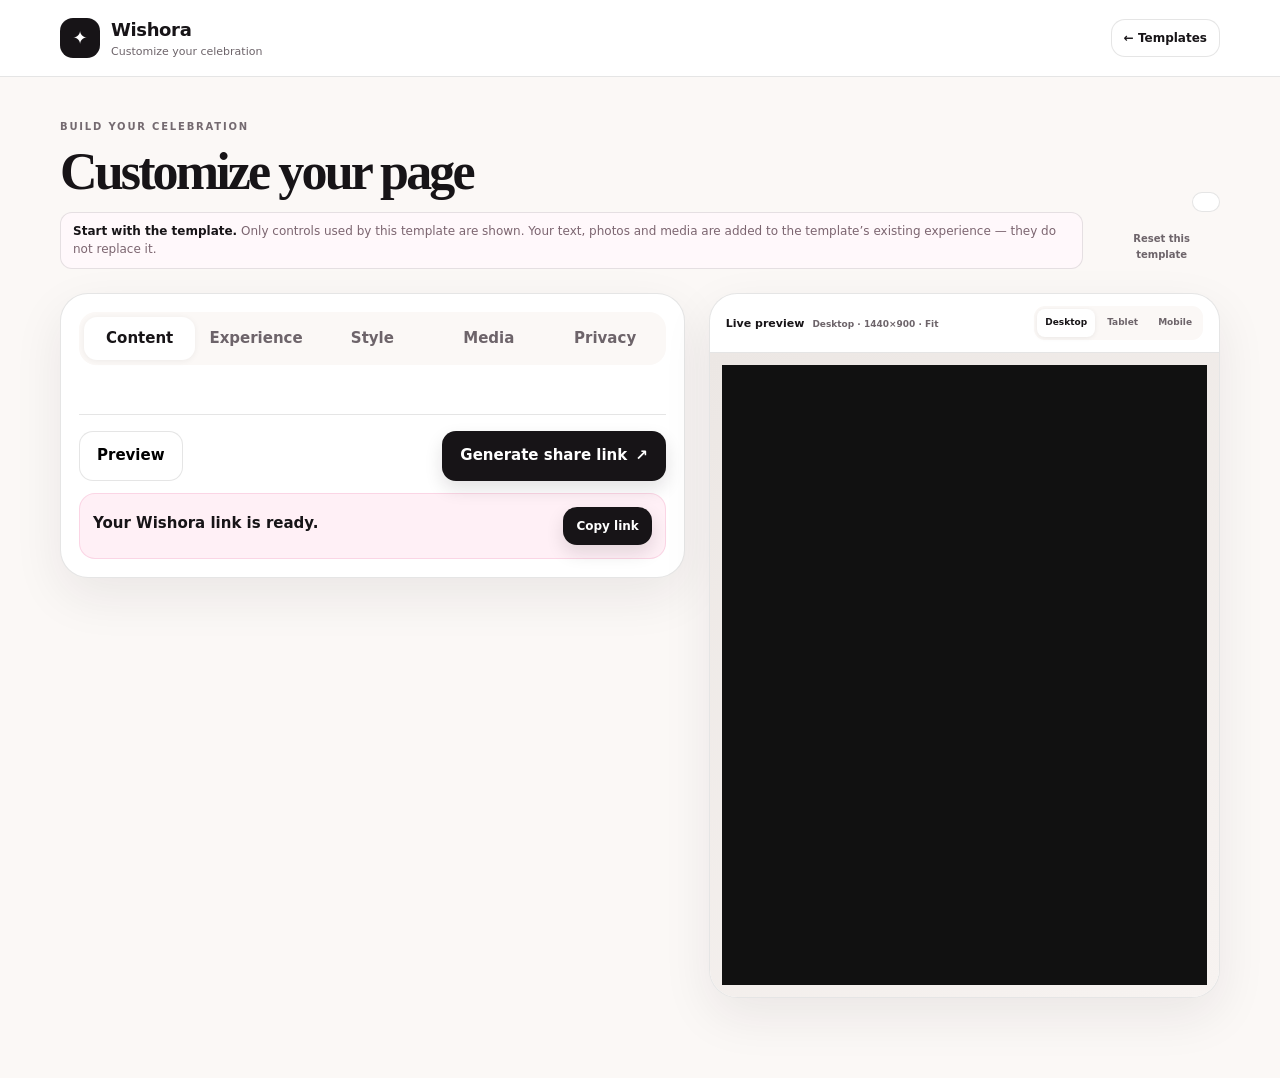
==== builder.html @ 559bda04 "Add files via upload" ====
<!doctype html>
<html lang="en">
<head>
  <meta charset="utf-8">
  <meta name="viewport" content="width=device-width,initial-scale=1">
  <title>Wishora — Customize</title>
  <meta name="description" content="Customize your Wishora celebration website.">
  <link rel="icon" href="images/illustrations/heart.svg" type="image/svg+xml">
  <link rel="stylesheet" href="css/styles.css">
</head>
<body>
<header class="site-header simple-header">
  <div class="header-inner">
    <a class="brand" href="index.html"><span class="brand-mark">✦</span><span><strong>Wishora</strong><small>Customize your celebration</small></span></a>
    <a class="btn btn-ghost btn-small" href="index.html#templates">← Templates</a>
  </div>
</header>

<main class="wrap builder-page">
  <div class="builder-header">
    <div>
      <p class="eyebrow">Build your celebration</p>
      <h1 id="builder-name">Customize your page</h1>
      <p id="builder-blurb" class="muted"></p>
      <div class="blueprint-note"><strong>Start with the template.</strong> Only controls used by this template are shown. Your text, photos and media are added to the template’s existing experience — they do not replace it.</div>
    </div>
    <div class="builder-header-meta">
      <span class="template-chip" id="builder-chip"></span>
      <button class="text-button reset-template" id="reset-template" type="button">Reset this template</button>
    </div>
  </div>

  <div class="builder-layout">
    <section class="builder-panel">
      <div class="tab-row" role="tablist" aria-label="Template customization">
        <button class="tab active" data-tab="content" type="button">Content</button>
        <button class="tab" data-tab="experience" type="button">Experience</button>
        <button class="tab" data-tab="style" type="button">Style</button>
        <button class="tab" data-tab="media" type="button">Media</button>
        <button class="tab" data-tab="privacy" type="button">Privacy</button>
      </div>

      <div class="tab-panel active" data-panel="content">
        <div id="content-panel-root"></div>
      </div>

      <div class="tab-panel" data-panel="experience">
        <div id="experience-panel-root"></div>
      </div>

      <div class="tab-panel" data-panel="style">
        <div id="style-panel-root"></div>
      </div>

      <div class="tab-panel" data-panel="media">
        <div id="media-panel-root"></div>
      </div>

      <div class="tab-panel" data-panel="privacy">
        <div id="privacy-panel-root"></div>
      </div>

      <div class="builder-actions">
        <button class="btn btn-ghost" id="preview-btn" type="button">Preview</button>
        <button class="btn btn-primary" id="publish-btn" type="button">Generate share link <span>↗</span></button>
      </div>
      <div class="share-result" id="share-result" hidden>
        <div><strong>Your Wishora link is ready.</strong><p id="share-url"></p></div>
        <button class="btn btn-primary btn-small" id="copy-link" type="button">Copy link</button>
      </div>
    </section>

    <aside class="preview-panel">
      <div class="preview-top">
        <div><span>Live preview</span><small id="preview-size-label">Desktop · 1440×900 · Fit</small></div>
        <div class="preview-device-switch" role="group" aria-label="Preview device">
          <button type="button" data-preview-device="desktop" class="active">Desktop</button>
          <button type="button" data-preview-device="tablet">Tablet</button>
          <button type="button" data-preview-device="mobile">Mobile</button>
        </div>
      </div>
      <div class="preview-stage" data-preview-device-stage="desktop">
        <div class="preview-viewport"><iframe id="preview-frame" title="Wishora responsive template preview"></iframe></div>
      </div>
    </aside>
  </div>
</main>

<script src="js/catalog.js"></script>
<script src="js/common.js"></script>
<script src="js/section-catalog.js"></script>
<script src="js/template-profiles.js"></script>
<script src="js/occasion-skins.js"></script><script src="js/love-journey.js"></script><script src="js/occasion-flows.js"></script><script src="js/builder.js"></script>
</body>
</html>
---- css/styles.css ----
@font-face{font-family:Outfit;src:url('../images/fonts/outfit.woff2') format('woff2');font-weight:100 900;font-display:swap}
@font-face{font-family:Fraunces;src:url('../images/fonts/fraunces.woff2') format('woff2');font-weight:100 900;font-display:swap}
:root{--bg:#fbf8f6;--paper:#fff;--ink:#171417;--muted:#6d646a;--line:rgba(23,20,23,.11);--accent:#e55a98;--deep:#b84479;--soft:#fff0f6;--shadow:0 18px 50px rgba(43,30,39,.08);--radius:24px}
*{box-sizing:border-box}html{scroll-behavior:smooth}body{margin:0;background:var(--bg);color:var(--ink);font:15px/1.55 Outfit,system-ui,sans-serif}body:has(.gift-page){background:#111}button,input,textarea,select{font:inherit}button{cursor:pointer}button:disabled{cursor:not-allowed;opacity:.5}a{text-decoration:none;color:inherit}img,video{max-width:100%;display:block}.wrap{width:min(1160px,calc(100% - 40px));margin:0 auto}.muted{color:var(--muted)}.eyebrow{text-transform:uppercase;letter-spacing:.18em;font-size:10px;font-weight:850;color:#746a70;margin:0 0 12px}.section-sub{margin:8px 0 0;font-size:13px}
.site-header{background:rgba(255,255,255,.95);backdrop-filter:blur(10px);border-bottom:1px solid var(--line);position:sticky;top:0;z-index:20}.header-inner{width:min(1160px,calc(100% - 40px));height:76px;margin:auto;display:flex;align-items:center;justify-content:space-between;gap:18px}.brand{display:flex;align-items:center;gap:11px}.brand-mark{display:grid;place-items:center;width:40px;height:40px;border-radius:13px;background:#171417;color:#fff;font-size:18px}.brand strong{display:block;font-size:18px;letter-spacing:-.02em}.brand small{display:block;color:var(--muted);font-size:11px}.header-actions{display:flex;align-items:center;gap:12px}.header-note{color:var(--muted);font-size:11px;letter-spacing:.05em}.btn{border:1px solid transparent;border-radius:14px;padding:12px 17px;display:inline-flex;align-items:center;justify-content:center;gap:8px;font-weight:800;transition:transform .18s ease,box-shadow .18s ease,background .18s ease}.btn:hover{transform:translateY(-1px)}.btn-primary{background:var(--ink);color:#fff;box-shadow:0 8px 18px rgba(23,20,23,.12)}.btn-ghost{background:#fff;border-color:var(--line)}.btn-small{padding:9px 12px;font-size:12px}
.hero{display:grid;grid-template-columns:1.03fr .97fr;gap:50px;padding:74px 0 64px;align-items:center}.hero h1,.builder-header h1,.gift-page h1{font:700 clamp(48px,6vw,82px)/.98 Fraunces,Georgia,serif;letter-spacing:-.055em;margin:0}.hero h1 em{font-style:normal;color:var(--deep)}.hero-text{max-width:690px;font-size:17px;color:var(--muted);margin:20px 0 25px}.hero-actions{display:flex;gap:10px;flex-wrap:wrap}.hero-meta{display:flex;flex-wrap:wrap;gap:14px;margin-top:18px;font-size:11px;color:#7c7077}.hero-art{min-height:440px;position:relative;display:grid;place-items:center}.story-stack{position:absolute;width:min(360px,72vw);aspect-ratio:1/.98;border-radius:28px;overflow:hidden;background:#fff;box-shadow:var(--shadow);border:1px solid var(--line)}.story-stack img{width:100%;height:100%;object-fit:cover}.stack-back{transform:rotate(7deg) translate(38px,-4px);opacity:.83}.stack-main{transform:rotate(-2deg);display:block}.story-caption{position:absolute;left:20px;right:20px;bottom:18px;background:rgba(255,255,255,.94);padding:12px 14px;border-radius:15px;display:flex;justify-content:space-between;gap:12px;align-items:end}.story-caption strong{font-size:14px}.story-caption span{font-size:10px;color:var(--muted);text-transform:uppercase;letter-spacing:.1em;text-align:right}.floating-note{position:absolute;background:#fff;border:1px solid var(--line);box-shadow:var(--shadow);padding:9px 12px;border-radius:999px;font-size:11px}.note-one{right:0;top:15%}.note-two{left:0;bottom:16%}.note-three{right:4%;bottom:5%}
.section{padding:36px 0 68px}.section-heading{display:flex;justify-content:space-between;align-items:end;gap:20px}.section-heading.compact{align-items:center}.section-heading h2{font:650 43px/1.05 Fraunces,Georgia,serif;letter-spacing:-.04em;margin:0}.search{width:320px;display:flex;gap:9px;align-items:center;background:#fff;border:1px solid var(--line);border-radius:14px;padding:11px 13px}.search input{border:0;outline:0;background:transparent;width:100%}.occasion-grid{display:grid;grid-template-columns:repeat(5,1fr);gap:12px;margin-top:24px}.occasion{padding:16px;border:1px solid var(--line);background:#fff;border-radius:22px;text-align:left;min-height:130px;transition:transform .18s ease,background .18s ease,color .18s ease,box-shadow .18s ease}.occasion:hover{transform:translateY(-2px);box-shadow:0 10px 25px rgba(23,20,23,.06)}.occasion.active{background:var(--ink);color:#fff}.occasion .emoji{font-size:24px;line-height:1}.occasion .label{display:block;margin-top:12px;font-weight:850}.occasion .desc{display:block;margin-top:4px;color:var(--muted);font-size:11px;line-height:1.42}.occasion.active .desc{color:#fff9}.more-occasions{margin-top:18px;padding:18px 0 2px;border-top:1px solid var(--line)}.more-title{display:flex;justify-content:space-between;gap:10px;align-items:end;margin-bottom:12px}.more-title span{font-weight:850}.more-title small{color:var(--muted);font-size:11px}.occasion-pills{display:flex;flex-wrap:wrap;gap:8px}.occasion-pill{border:1px solid var(--line);background:#fff;border-radius:999px;padding:9px 12px;font-size:11px}.occasion-pill.active{background:var(--ink);color:#fff;border-color:var(--ink)}
.catalog-section{padding-top:14px}.catalog-controls{display:flex;gap:10px;align-items:center}.catalog-select-label{font-size:12px;font-weight:800;color:var(--muted)}.catalog-controls select{background:#fff;border:1px solid var(--line);border-radius:12px;padding:10px 14px;color:var(--ink);font:inherit}.catalog-controls select:focus{outline:2px solid rgba(194,24,91,.18);outline-offset:2px}.text-button{border:0;background:transparent;color:var(--deep);font-weight:850;padding:7px}.template-grid{display:grid;grid-template-columns:repeat(4,1fr);gap:16px;margin-top:22px}.template{overflow:hidden;border-radius:25px;border:1px solid var(--line);background:#fff;box-shadow:0 5px 15px rgba(23,20,23,.035);display:flex;flex-direction:column}.template-cover{position:relative;aspect-ratio:1/.78;background:#f3efed;overflow:hidden}.template-cover img{width:100%;height:100%;object-fit:cover;transition:transform .35s ease}.template:hover .template-cover img{transform:scale(1.03)}.template-engine{position:absolute;right:10px;top:10px;padding:6px 9px;border-radius:999px;background:rgba(255,255,255,.94);font-size:9px;text-transform:uppercase;letter-spacing:.11em;color:#5f4c58}.template-info{padding:15px;display:flex;flex-direction:column;flex:1}.chip{font-size:10px;text-transform:uppercase;letter-spacing:.12em;color:#7c606e}.template-name{font-weight:850;line-height:1.24;margin-top:5px}.template-blurb{color:var(--muted);font-size:12px;line-height:1.45;margin-top:7px;min-height:50px}.template-bottom{display:flex;gap:10px;align-items:center;justify-content:space-between;margin-top:auto;padding-top:14px}.template-tags{color:#81767c;font-size:10px;line-height:1.4}.template-bottom button{border:0;border-radius:11px;background:var(--ink);color:#fff;padding:10px 12px;font-weight:800;white-space:nowrap}.load-row{display:flex;justify-content:center;padding-top:26px}.empty-state{grid-column:1/-1;padding:50px 20px;display:grid;place-items:center;text-align:center;gap:8px;background:#fff;border:1px dashed var(--line);border-radius:24px}.empty-state span{color:var(--muted)}
.experience-band{background:#171417;color:#fff;padding:72px 0}.experience-band .eyebrow{color:#c9c0c6}.experience-band h2{font:650 44px/1.05 Fraunces,Georgia,serif;letter-spacing:-.04em;margin:0;max-width:760px}.experience-grid{display:grid;grid-template-columns:repeat(4,1fr);gap:12px;margin-top:26px}.experience-grid article{padding:22px;border:1px solid rgba(255,255,255,.13);border-radius:22px;background:rgba(255,255,255,.04)}.experience-grid span{font:600 12px/1 Fraunces,serif;color:#c8b3bd}.experience-grid h3{margin:34px 0 7px;font-size:18px}.experience-grid p{margin:0;color:#c4bcc2;font-size:12px;line-height:1.55}.site-footer{padding:30px 20px;text-align:center;color:var(--muted);font-size:11px}
.builder-page{padding:42px 0 80px}.builder-header{display:flex;justify-content:space-between;align-items:end;gap:20px;margin-bottom:24px}.builder-header h1{font-size:52px;max-width:850px}.template-chip{background:#fff;border:1px solid var(--line);border-radius:999px;padding:9px 13px;font-size:11px;white-space:nowrap}.builder-layout{display:grid;grid-template-columns:minmax(0,1.1fr) minmax(360px,.9fr);gap:24px;align-items:start}.builder-panel,.preview-panel{background:#fff;border:1px solid var(--line);border-radius:28px;box-shadow:var(--shadow)}.builder-panel{padding:18px}.tab-row{display:grid;grid-template-columns:repeat(5,1fr);gap:5px;background:var(--bg);padding:5px;border-radius:17px}.tab{border:0;background:transparent;border-radius:13px;padding:10px 6px;color:var(--muted);font-weight:800}.tab.active{background:#fff;color:var(--ink);box-shadow:0 1px 6px rgba(0,0,0,.06)}.tab-panel{display:none;padding:23px 4px 10px}.tab-panel.active{display:block}.form-grid{display:grid;grid-template-columns:1fr 1fr;gap:13px}.form-grid label,.privacy-card>label,.guestbook-label{font-size:11px;font-weight:850;display:flex;flex-direction:column;gap:7px}.form-grid label.full{grid-column:1/-1}.form-grid input,.form-grid textarea,.privacy-card input,.guestbook-label textarea{border:1px solid var(--line);border-radius:12px;padding:11px 12px;outline:0;background:#fff}.form-grid input:focus,.form-grid textarea:focus,.privacy-card input:focus,.guestbook-label textarea:focus{border-color:rgba(229,90,152,.6);box-shadow:0 0 0 3px rgba(229,90,152,.09)}textarea{resize:vertical}.char-count{color:var(--muted);font-size:10px;font-weight:500}.builder-intro{display:flex;justify-content:space-between;gap:15px;padding-bottom:14px;border-bottom:1px solid var(--line);margin-bottom:14px}.builder-intro span{color:var(--muted);font-size:11px;text-align:right}.section-builder{display:grid;grid-template-columns:1.05fr .95fr;gap:16px}.section-builder h3{margin:0 0 10px;font-size:12px;text-transform:uppercase;letter-spacing:.12em}.section-list,.section-palette{display:grid;gap:8px}.section-row{display:grid;grid-template-columns:auto 1fr auto;align-items:center;gap:10px;border:1px solid var(--line);border-radius:14px;padding:10px;background:var(--bg)}.drag-handle{color:#a2989e;letter-spacing:-4px}.section-row-copy{min-width:0}.section-row-copy strong{display:block;font-size:12px}.section-row-copy small{display:block;color:var(--muted);font-size:10px;margin-top:2px}.section-row-actions{display:flex;gap:4px}.section-row-actions button{width:32px;height:32px;border-radius:9px;border:1px solid var(--line);background:#fff}.section-add{display:grid;grid-template-columns:auto 1fr auto;align-items:center;gap:10px;width:100%;text-align:left;border:1px solid var(--line);background:#fff;border-radius:14px;padding:10px}.section-add>span{width:30px;height:30px;border-radius:9px;display:grid;place-items:center;background:var(--soft);color:var(--deep);font-weight:850}.section-add strong{display:block;font-size:11px}.section-add small{display:block;color:var(--muted);font-size:9px;margin-top:2px}.section-add b{font-size:17px;color:var(--deep)}.style-grid{display:grid;grid-template-columns:repeat(4,1fr);gap:10px}.theme-option{border:1px solid var(--line);border-radius:17px;background:#fff;padding:12px;text-align:left}.theme-option.active{border-color:var(--ink);box-shadow:0 0 0 2px var(--ink)}.swatches{display:flex;gap:5px;margin-bottom:9px}.swatch{width:30px;height:30px;border-radius:9px;display:block}.theme-option strong{font-size:11px}.media-grid{display:grid;grid-template-columns:repeat(3,1fr);gap:11px}.upload-box{border:1px dashed var(--line);background:var(--bg);border-radius:19px;padding:18px}.upload-icon{width:38px;height:38px;display:grid;place-items:center;border-radius:12px;background:#fff;border:1px solid var(--line);font-weight:900}.upload-box h3{margin:13px 0 6px;font-size:15px}.upload-box p{margin:0 0 12px;color:var(--muted);font-size:11px;line-height:1.5}.file-button{position:relative;overflow:hidden}.photo-note,.media-note{margin-top:10px;color:var(--muted);font-size:10px;min-height:15px}.photo-grid{display:grid;grid-template-columns:repeat(3,1fr);gap:9px;margin-top:12px}.photo-item{position:relative;border-radius:15px;overflow:hidden;background:#eee}.photo-item img{width:100%;aspect-ratio:1;object-fit:cover}.photo-item button{position:absolute;top:6px;right:6px;border:0;width:28px;height:28px;border-radius:9px;background:rgba(17,14,17,.82);color:#fff}.media-warning{margin-top:12px;padding:11px 12px;border-radius:12px;background:#fff6e9;border:1px solid #f0dcc2;color:#7f603d;font-size:10px;line-height:1.45}.privacy-card{padding:18px;border-radius:18px;background:var(--bg)}.switch-row{display:flex;justify-content:space-between;align-items:center;gap:15px}.switch-row strong{font-size:13px}.switch-row p{margin:4px 0 0;color:var(--muted);font-size:10px}.switch{position:relative;display:block;width:48px;height:28px}.switch input{opacity:0;width:0;height:0}.switch span{position:absolute;inset:0;border-radius:999px;background:#d8d1d5}.switch span:before{content:"";position:absolute;width:22px;height:22px;left:3px;top:3px;background:#fff;border-radius:50%;transition:.18s;box-shadow:0 2px 5px rgba(0,0,0,.12)}.switch input:checked+span{background:var(--deep)}.switch input:checked+span:before{transform:translateX(20px)}.privacy-card>label{margin-top:16px}.privacy-tip{margin-top:16px;padding:11px 12px;border-radius:12px;background:#fff;border:1px solid var(--line);color:var(--muted);font-size:10px;line-height:1.5}.hidden{display:none!important}.builder-actions{display:flex;justify-content:space-between;gap:9px;border-top:1px solid var(--line);padding-top:16px;margin-top:16px}.share-result{margin-top:12px;padding:13px;border-radius:16px;background:var(--soft);border:1px solid rgba(229,90,152,.18);display:flex;align-items:center;justify-content:space-between;gap:12px}.share-result p{margin:4px 0 0;word-break:break-all;font-size:10px;color:var(--muted)}.preview-panel{position:sticky;top:96px;overflow:hidden}.preview-top{display:flex;justify-content:space-between;align-items:center;gap:12px;padding:12px 16px;border-bottom:1px solid var(--line);font-size:11px;font-weight:850}.preview-top>div:first-child{display:flex;align-items:baseline;gap:8px}.preview-top small{font-size:9px;color:var(--muted);font-weight:700}.preview-device-switch{display:flex;gap:4px;padding:3px;background:var(--bg);border-radius:11px}.preview-device-switch button{border:0;background:transparent;border-radius:8px;padding:7px 8px;font-size:9px;font-weight:850;color:var(--muted);cursor:pointer}.preview-device-switch button.active{background:#fff;color:var(--ink);box-shadow:0 1px 5px rgba(0,0,0,.07)}.preview-stage{position:relative;padding:18px;background:linear-gradient(145deg,#ece7e4,#f7f3f1);min-height:650px;display:flex;justify-content:center;align-items:flex-start;overflow:hidden}.preview-viewport{position:relative;width:100%;height:620px;display:flex;justify-content:center;align-items:flex-start;overflow:hidden}.preview-viewport iframe{display:block;width:1440px;height:900px;border:0;background:#111;border-radius:20px;box-shadow:0 18px 45px rgba(23,20,23,.18);transform:scale(var(--preview-scale,1));transform-origin:top center;flex:0 0 auto}.preview-stage[data-preview-device-stage="mobile"] .preview-viewport iframe{border-radius:28px}.preview-stage[data-preview-device-stage="tablet"] .preview-viewport iframe{border-radius:20px}.filter-status{font-size:9px;color:var(--muted);padding:8px 2px;white-space:nowrap}
/* Gift runtime */
.gift-page{min-height:100vh;background:#111;color:#f9f7f4;padding-bottom:28px;--g-bg:#1a1718;--g-surface:#241f20;--g-text:#f8f4f1;--g-muted:#c1b4b7;--g-accent:#e55a98;--g-deep:#ffb4d6}.theme-lemon{--g-bg:#1f1b11;--g-surface:#2a2414;--g-text:#fcf8ed;--g-muted:#d7c79d;--g-accent:#c99513;--g-deep:#ffe2a4}.theme-cherry{--g-bg:#241315;--g-surface:#32191c;--g-text:#fff7f7;--g-muted:#dcbcc0;--g-accent:#bc384b;--g-deep:#ffb9c0}.theme-sky{--g-bg:#101c24;--g-surface:#162934;--g-text:#f3f9fe;--g-muted:#b7c9d4;--g-accent:#3f7fb5;--g-deep:#b8d9ee}.theme-mint{--g-bg:#102019;--g-surface:#152a21;--g-text:#f2fbf7;--g-muted:#b4cfc2;--g-accent:#3f9478;--g-deep:#bde7d7}.theme-cocoa{--g-bg:#1d1713;--g-surface:#2a201a;--g-text:#f8f0ea;--g-muted:#cdbdaf;--g-accent:#9b6c49;--g-deep:#edd4c2}.theme-ink{--g-bg:#111116;--g-surface:#1a1a21;--g-text:#faf9f4;--g-muted:#bfc0c7;--g-accent:#b18a38;--g-deep:#e9d19a}.theme-pixel{--g-bg:#071320;--g-surface:#0e2436;--g-text:#ebfbff;--g-muted:#9fd3e5;--g-accent:#2d8fb1;--g-deep:#9de4f8}.theme-news{--g-bg:#1d1917;--g-surface:#2c2520;--g-text:#f7f0e3;--g-muted:#cfc2ab;--g-accent:#7a2635;--g-deep:#f0d5a6}.theme-lilac{--g-bg:#19151e;--g-surface:#241c2e;--g-text:#fbf7ff;--g-muted:#c9bfd3;--g-accent:#8769b5;--g-deep:#dccbfa}.gift-chrome{width:min(960px,calc(100% - 28px));margin:0 auto;height:64px;display:flex;align-items:center;justify-content:space-between;gap:10px;font-size:11px;color:var(--g-muted)}.gift-brand{color:var(--g-text);font-weight:850}.gift-share{border:1px solid color-mix(in srgb,var(--g-text) 14%,transparent);background:transparent;color:var(--g-text);border-radius:999px;padding:7px 10px;font-size:10px}.gift-stage{width:min(820px,calc(100% - 28px));margin:0 auto;min-height:580px;display:flex;align-items:center;justify-content:center}.scene{width:100%;min-height:520px;padding:34px 22px 36px;background:var(--g-bg);border:1px solid color-mix(in srgb,var(--g-text) 9%,transparent);border-radius:30px;box-shadow:0 18px 80px rgba(0,0,0,.2);display:flex;flex-direction:column;justify-content:center}.scene h2{font:650 clamp(35px,7vw,62px)/1 Fraunces,Georgia,serif;letter-spacing:-.045em;margin:0;max-width:780px}.scene-sub{color:var(--g-muted);font-size:13px;margin:10px 0 0}.scene-caption{color:var(--g-muted);font-size:11px;margin:14px 0 0}.cover-visual{width:min(360px,88%);aspect-ratio:1/.73;border-radius:22px;overflow:hidden;margin:0 auto 25px;border:1px solid color-mix(in srgb,var(--g-text) 11%,transparent)}.scene-cover{width:100%;height:100%;object-fit:cover}.scene-actions{margin-top:25px}.primary-action{border:0;background:var(--g-accent);color:#fff;border-radius:14px;padding:12px 15px;font-weight:850;box-shadow:0 10px 24px color-mix(in srgb,var(--g-accent) 28%,transparent)}.dedication-card{margin-top:22px;padding:30px 24px;border-radius:24px;background:linear-gradient(145deg,var(--g-surface),color-mix(in srgb,var(--g-bg) 72%,white));border:1px solid color-mix(in srgb,var(--g-text) 9%,transparent);box-shadow:0 18px 42px rgba(0,0,0,.10);text-align:center}.dedication-mark{width:62px;height:62px;border-radius:50%;display:grid;place-items:center;margin:0 auto 16px;background:color-mix(in srgb,var(--g-accent) 16%,transparent);color:var(--g-accent);font-size:28px}.dedication-kicker{margin:0;color:var(--g-muted);font-size:10px;text-transform:uppercase;letter-spacing:.16em}.dedication-card h2{margin:8px 0 12px;font:650 34px/1.05 Fraunces,Georgia,serif}.dedication-card>p:not(.dedication-kicker){max-width:560px;margin:0 auto;color:var(--g-muted);font-size:13px;line-height:1.8}.dedication-sign{margin-top:18px;font:500 16px/1.3 Fraunces,Georgia,serif;color:var(--g-text)}.letter-paper{margin-top:22px;background:#fff9f2;color:#2c2324;padding:26px;border-radius:18px;box-shadow:0 14px 38px rgba(0,0,0,.16);font:16px/1.8 Fraunces,Georgia,serif}.letter-paper .letter-top{font-size:18px}.letter-paper p{white-space:pre-wrap;margin:18px 0}.letter-sign{text-align:right;font-size:14px}.photo-grid-large{display:grid;grid-template-columns:repeat(3,1fr);gap:10px;margin-top:24px}.memory-photo{width:100%;aspect-ratio:1;object-fit:cover;border-radius:18px;border:1px solid color-mix(in srgb,var(--g-text) 10%,transparent)}.timeline{margin-top:22px;display:grid;gap:10px}.timeline-item{display:grid;grid-template-columns:110px 1fr;gap:15px;padding:15px 0;border-bottom:1px solid color-mix(in srgb,var(--g-text) 9%,transparent)}.timeline-item>span{font-size:10px;text-transform:uppercase;letter-spacing:.13em;color:var(--g-muted)}.timeline-item h3{margin:0 0 3px;font-size:17px}.timeline-item p{margin:0;color:var(--g-muted);font-size:12px}.media-card{margin-top:24px;padding:22px;border:1px solid color-mix(in srgb,var(--g-text) 9%,transparent);background:var(--g-surface);border-radius:22px}.media-disc{width:100px;height:100px;border-radius:50%;display:grid;place-items:center;margin:0 auto 18px;border:1px solid color-mix(in srgb,var(--g-text) 11%,transparent);font-size:38px;background:var(--g-bg);color:var(--g-deep)}.media-card audio{width:100%}.scene-video{width:100%;max-height:460px;object-fit:cover;border-radius:22px;margin-top:22px;background:#000}.cake-wrap,.giftbox-wrap{text-align:center;margin-top:22px}.cake-art{position:relative;width:260px;height:210px;margin:0 auto 18px}.cake-body{position:absolute;left:35px;right:35px;bottom:15px;height:95px;border-radius:20px;background:var(--g-accent)}.cake-top{position:absolute;left:48px;right:48px;bottom:86px;height:40px;border-radius:50%;background:color-mix(in srgb,var(--g-deep) 72%,white)}.candle{position:absolute;bottom:125px;color:#ffd47e;font-size:30px;z-index:2;text-shadow:0 0 10px #ffd47e}.c1{left:88px}.c2{left:118px}.c3{left:148px}.reveal{margin:18px auto 0;max-width:620px;padding:15px 16px;border-radius:15px;background:var(--g-surface);color:var(--g-text);border:1px solid color-mix(in srgb,var(--g-text) 9%,transparent)}.giftbox-art{position:relative;width:260px;height:210px;margin:0 auto 18px;transition:transform .35s ease}.gift-body{position:absolute;left:58px;right:58px;bottom:15px;height:118px;border-radius:10px;background:var(--g-accent)}.gift-lid{position:absolute;left:44px;right:44px;bottom:116px;height:46px;border-radius:10px;background:var(--g-deep)}.giftbox-art:after{content:"";position:absolute;left:50%;top:48px;bottom:16px;width:18px;transform:translateX(-50%);background:rgba(255,255,255,.35);border-radius:9px}.giftbox-art.opened{transform:translateY(-10px) rotate(-3deg) scale(1.04)}.yesno-large,.proposal-buttons{display:flex;justify-content:center;gap:10px;margin-top:24px}.yes-btn,.no-btn{border:0;border-radius:999px;padding:13px 21px;font-weight:850}.yes-btn{background:var(--g-accent);color:#fff}.no-btn{background:var(--g-surface);color:var(--g-text);border:1px solid color-mix(in srgb,var(--g-text) 10%,transparent)}.promise-list{margin-top:22px;display:grid;gap:9px}.promise-list>div{display:grid;grid-template-columns:42px 1fr;gap:12px;align-items:start;padding:13px;border-radius:15px;background:var(--g-surface)}.promise-list span{font-size:10px;color:var(--g-muted);padding-top:4px}.promise-list p{margin:0;color:var(--g-text)}.certificate{background:#fbf3e5;color:#2b2521;border:10px double #b99869;border-radius:20px;padding:38px 24px;text-align:center}.certificate small{font-size:10px;letter-spacing:.18em}.certificate h2{font:650 40px/1.04 Fraunces,Georgia,serif;margin:15px 0}.certificate h2 em{color:#8a5a42}.certificate>strong{font:650 28px/1 Fraunces,Georgia,serif}.certificate p{font-size:12px}.seal{display:grid;place-items:center;width:58px;height:58px;border-radius:50%;margin:20px auto;background:#b99869;color:#fff;font-size:25px}.certificate footer{font-size:10px;color:#6f6257}.countdown{display:grid;grid-template-columns:repeat(4,1fr);gap:9px;margin-top:25px}.countdown>div{padding:15px 8px;text-align:center;border-radius:16px;background:var(--g-surface)}.countdown strong{display:block;font:650 31px/1 Fraunces,Georgia,serif}.countdown span{display:block;color:var(--g-muted);font-size:9px;text-transform:uppercase;letter-spacing:.13em;margin-top:4px}.celebration-visual{position:relative;height:220px;margin-bottom:8px}.center-heart{position:absolute;left:50%;top:50%;transform:translate(-50%,-50%);font-size:78px;color:var(--g-accent)}.burst{position:absolute;font-size:45px;color:var(--g-deep)}.b1{left:17%;top:23%}.b2{right:18%;top:17%}.b3{right:25%;bottom:19%}.quiz-options{display:grid;gap:9px;margin-top:22px}.quiz-options button{border:1px solid color-mix(in srgb,var(--g-text) 10%,transparent);background:var(--g-surface);color:var(--g-text);padding:13px;border-radius:13px;text-align:left}.letter-grid{display:grid;grid-template-columns:repeat(2,1fr);gap:10px;margin-top:23px}.letter-card{min-height:140px;border:0;border-radius:18px;background:var(--g-surface);color:var(--g-deep);display:flex;flex-direction:column;align-items:center;justify-content:center;gap:7px}.letter-card span{font:650 50px/1 Fraunces,Georgia,serif}.letter-card small{font-size:9px;text-transform:uppercase;letter-spacing:.15em;color:var(--g-muted)}.letter-reveal{margin-top:12px;background:var(--g-surface);border-radius:18px;padding:16px;line-height:1.7}.newspaper{background:#f6ecd9;color:#201a17;padding:22px;border-radius:8px;border:4px double #9a8461}.paper-kicker{font:700 9px/1 Outfit,sans-serif;letter-spacing:.22em;text-align:center}.newspaper h2{font:650 45px/1 Fraunces,Georgia,serif;text-align:center;margin:14px 0}.paper-grid{display:grid;grid-template-columns:1.2fr .8fr;gap:12px;border-top:1px solid #a99880;padding-top:13px}.paper-lead{font:500 20px/1.5 Fraunces,Georgia,serif;margin:0}.paper-note{padding:12px 0;border-bottom:1px solid #c6b59d}.paper-note b{display:block}.paper-note span{display:block;font-size:11px;margin-top:4px}.museum-grid{display:grid;grid-template-columns:repeat(3,1fr);gap:10px;margin-top:24px}.museum-card{padding:16px;background:var(--g-surface);border-radius:17px;border:1px solid color-mix(in srgb,var(--g-text) 8%,transparent)}.museum-card span{font-size:9px;letter-spacing:.17em;color:var(--g-muted)}.museum-card h3{margin:35px 0 6px;font-size:17px}.museum-card p{margin:0;color:var(--g-muted);font-size:12px}.pixel-world{background:#04111b;border:4px solid var(--g-accent);padding:20px;min-height:390px;display:flex;flex-direction:column;justify-content:center}.pixel-star{font-size:34px;color:#a3e9fb}.pixel-character{font-size:28px;line-height:1.1;margin:24px 0 8px;color:#9ddfef}.pixel-world p{font:12px/1.9 monospace;color:#e6faff}.pixel-button{border:0;background:var(--g-accent);color:#fff;padding:12px 14px;font:bold 12px monospace;width:120px}.proposal-stage{text-align:center;padding-top:22px}.proposal-stage>p{font:500 32px/1.2 Fraunces,Georgia,serif}.guestbook-label{margin-top:22px}.guestbook-label textarea{background:var(--g-surface);color:var(--g-text);border-color:color-mix(in srgb,var(--g-text) 10%,transparent)}.gift-nav{width:min(860px,calc(100% - 28px));margin:10px auto 0;display:flex;justify-content:center;align-items:center;gap:10px}.nav-btn{width:44px;height:44px;border-radius:50%;border:1px solid color-mix(in srgb,var(--g-text) 12%,transparent);background:var(--g-surface);color:var(--g-text)}.nav-next{background:var(--g-accent);border-color:transparent;color:#fff}.nav-dots{display:flex;gap:6px;max-width:50vw;overflow:auto;padding:2px 2px}.dot{width:8px;height:8px;border-radius:50%;border:0;background:#706a6d;flex:0 0 auto;padding:0}.dot.active{background:var(--g-deep);transform:scale(1.3)}.gift-footer{text-align:center;color:var(--g-muted);font-size:10px;padding:23px}.gift-lock{min-height:100vh;display:grid;place-items:center;background:#111;padding:20px;color:#fff}.lock-card{width:min(450px,100%);background:#1a1718;border:1px solid rgba(255,255,255,.12);border-radius:28px;padding:28px;text-align:center;box-shadow:0 22px 80px rgba(0,0,0,.45)}.lock-art{width:170px;aspect-ratio:1/.78;margin:0 auto 22px;border-radius:19px;overflow:hidden;background:#241f20}.lock-art img{width:100%;height:100%;object-fit:cover}.lock-card h1{font:650 43px/1.02 Fraunces,Georgia,serif;letter-spacing:-.04em;margin:0}.lock-copy{color:#b7aaaf;font-size:12px}.lock-input-label{display:block;text-align:left;margin-top:18px;font-size:10px;text-transform:uppercase;letter-spacing:.13em;color:#c2b8bc}.lock-input-label input{display:block;width:100%;margin-top:7px;border:1px solid rgba(255,255,255,.13);background:#241f20;color:#fff;border-radius:14px;padding:12px}.lock-card .btn{width:100%;margin-top:11px}.lock-error{min-height:18px;margin-top:7px;color:#ff9aae;font-size:10px}.lock-footer{margin:16px 0 0;color:#71676b;font-size:9px}
.confetti-bit{position:fixed;z-index:1000;pointer-events:none;color:var(--g-deep);animation:confetti 1.08s ease-out forwards}@keyframes confetti{to{transform:translate(var(--dx),var(--dy)) rotate(260deg);opacity:0}}
@media(max-width:1000px){.occasion-grid{grid-template-columns:repeat(3,1fr)}.template-grid{grid-template-columns:repeat(3,1fr)}.builder-layout{grid-template-columns:1fr}.preview-panel{position:static}.experience-grid{grid-template-columns:repeat(2,1fr)}}
@media(max-width:720px){.wrap,.header-inner{width:min(100% - 24px,1160px)}.header-inner{height:70px}.header-note{display:none}.hero{grid-template-columns:1fr;padding:46px 0 32px;gap:18px}.hero h1{font-size:49px}.hero-art{min-height:310px}.story-stack{width:270px}.note-one,.note-two,.note-three{display:none}.section-heading{align-items:stretch;flex-direction:column}.section-heading h2{font-size:36px}.search{width:100%}.occasion-grid{grid-template-columns:repeat(2,1fr)}.template-grid{grid-template-columns:repeat(2,1fr)}.catalog-controls{flex-wrap:wrap;justify-content:flex-start}.filter-status{display:none}.experience-band h2{font-size:36px}.experience-grid{grid-template-columns:1fr}.builder-header{align-items:flex-start;flex-direction:column}.builder-header h1{font-size:40px}.form-grid{grid-template-columns:1fr}.form-grid label.full{grid-column:auto}.section-builder{grid-template-columns:1fr}.style-grid{grid-template-columns:repeat(2,1fr)}.media-grid{grid-template-columns:1fr}.photo-grid{grid-template-columns:repeat(2,1fr)}.builder-actions{flex-direction:column}.share-result{align-items:stretch;flex-direction:column}.preview-stage{min-height:620px}.preview-viewport{height:580px}.preview-top{align-items:flex-start}.preview-device-switch{max-width:100%;overflow:auto}.gift-stage{min-height:auto}.scene{min-height:570px;padding:28px 16px}.scene h2{font-size:42px}.photo-grid-large,.museum-grid{grid-template-columns:1fr 1fr}.timeline-item{grid-template-columns:1fr}.paper-grid{grid-template-columns:1fr}.gift-chrome{height:58px}.gift-share{padding:6px 8px}}
@media(max-width:460px){.template-grid{grid-template-columns:1fr}.occasion-grid{grid-template-columns:1fr 1fr}.more-title{align-items:flex-start;flex-direction:column}.photo-grid-large{grid-template-columns:1fr 1fr}.museum-grid{grid-template-columns:1fr}.countdown strong{font-size:25px}.scene h2{font-size:38px}}
@media(prefers-reduced-motion:reduce){*,*::before,*::after{scroll-behavior:auto!important;animation:none!important;transition:none!important}}
/* Occasion-specific experience blocks */
.occasion-cover-line{max-width:560px;margin:18px auto 0;padding:12px 14px;border:1px solid color-mix(in srgb,var(--g-text) 10%,transparent);border-radius:999px;background:var(--g-surface);font-size:11px;color:var(--g-muted)}
.occasion-card{margin-top:24px;border-radius:24px;padding:28px;background:var(--g-surface);border:1px solid color-mix(in srgb,var(--g-text) 10%,transparent)}
.ceremony-card{text-align:center}.ceremony-mark{font:650 55px/1 Fraunces,Georgia,serif;color:var(--g-accent);margin-bottom:15px}.ceremony-card p{max-width:680px;margin:0 auto;font:500 20px/1.65 Fraunces,Georgia,serif;color:var(--g-text)}.ceremony-sign{margin-top:18px;color:var(--g-muted);font-size:11px}
.baby-wishes{display:grid;grid-template-columns:repeat(3,1fr);gap:12px;margin-top:24px}.baby-wishes article{padding:22px;border-radius:22px;background:linear-gradient(180deg,var(--g-surface),color-mix(in srgb,var(--g-surface) 70%,white));border:1px solid color-mix(in srgb,var(--g-text) 8%,transparent);min-height:170px}.baby-wishes span{font-size:26px}.baby-wishes p{margin:30px 0 0;font:500 17px/1.45 Fraunces,Georgia,serif;color:var(--g-text)}
.diploma{padding:34px 26px;background:#f6f0df;color:#2a251f;border:10px double #a68c5f;border-radius:20px;text-align:center}.diploma small{font-size:9px;letter-spacing:.2em}.diploma-seal{width:68px;height:68px;border-radius:50%;display:grid;place-items:center;margin:0 auto 16px;background:#a68c5f;color:#fff;font-weight:850;font-size:12px}.diploma h2{font:650 41px/1.05 Fraunces,Georgia,serif;margin:15px 0}.diploma strong{display:block;font:650 30px/1 Fraunces,Georgia,serif;margin:12px 0}.diploma p{max-width:620px;margin:10px auto;color:#615a50}.diploma footer{margin-top:20px;font-size:10px;color:#746a5f}
.achievement-card{text-align:center;padding:28px;border-radius:24px;background:linear-gradient(145deg,var(--g-surface),color-mix(in srgb,var(--g-surface) 74%,white));border:1px solid color-mix(in srgb,var(--g-text) 10%,transparent)}.achievement-icon{font-size:58px;margin-bottom:5px}.achievement-card h2{margin-bottom:10px}.achievement-card p{max-width:620px;margin:0 auto;color:var(--g-muted)}.achievement-card .primary-action{margin-top:20px}
.toast-card{text-align:center;padding:30px;border-radius:24px;background:var(--g-surface);border:1px solid color-mix(in srgb,var(--g-text) 9%,transparent)}.toast-glass{font-size:54px}.toast-card h2{margin-top:8px}.toast-card p{max-width:620px;margin:10px auto;color:var(--g-muted);font-size:14px}.toast-card strong{display:block;margin-top:15px;font-size:11px;color:var(--g-text)}
.home-welcome{text-align:center;padding:25px;border-radius:26px;background:linear-gradient(145deg,var(--g-surface),color-mix(in srgb,var(--g-surface) 82%,white));border:1px solid color-mix(in srgb,var(--g-text) 8%,transparent)}.home-icon{width:88px;height:88px;border-radius:28px;display:grid;place-items:center;margin:0 auto 17px;background:var(--g-accent);color:#fff;font-size:48px}.home-welcome p{max-width:620px;margin:0 auto;color:var(--g-muted)}.house-tags,.festival-chips{display:flex;justify-content:center;gap:8px;flex-wrap:wrap;margin-top:18px}.house-tags span,.festival-chips span{padding:7px 10px;border-radius:999px;background:var(--g-bg);border:1px solid color-mix(in srgb,var(--g-text) 8%,transparent);font-size:9px;text-transform:uppercase;letter-spacing:.1em;color:var(--g-muted)}
.festival-card{text-align:center;padding:34px 24px;border-radius:28px;background:radial-gradient(circle at 50% 15%,color-mix(in srgb,var(--g-accent) 25%,transparent),transparent 42%),var(--g-surface);border:1px solid color-mix(in srgb,var(--g-text) 9%,transparent)}.festival-symbol{font-size:64px;line-height:1;margin-bottom:12px}.festival-card p{max-width:620px;margin:0 auto;color:var(--g-muted);font-size:14px}.festival-card h2{margin:8px 0 12px}
.custom-collage{position:relative;min-height:430px;margin-top:22px}.collage-tile{position:absolute;width:44%;aspect-ratio:1/.82;border-radius:19px;overflow:hidden;box-shadow:var(--g-shadow);border:6px solid var(--g-bg);background:var(--g-surface)}.collage-tile .collage-image{width:100%;height:100%;object-fit:cover}.tile-1{left:0;top:10px;transform:rotate(-6deg)}.tile-2{right:0;top:0;transform:rotate(5deg)}.tile-3{left:8%;bottom:0;transform:rotate(4deg)}.tile-4{right:8%;bottom:6px;transform:rotate(-5deg)}.collage-note{position:absolute;left:50%;top:50%;transform:translate(-50%,-50%) rotate(-2deg);width:min(260px,62%);padding:24px;border-radius:12px;background:#fff8de;color:#3a3027;box-shadow:0 14px 35px rgba(0,0,0,.14);font:500 18px/1.45 Fraunces,Georgia,serif;text-align:center;z-index:3}
@media(max-width:720px){.baby-wishes{grid-template-columns:1fr}.occasion-cover-line{border-radius:16px}.collage-tile{width:50%}.collage-note{width:68%}.diploma h2{font-size:34px}.diploma strong{font-size:26px}}

.birthday-custom{margin:18px 0 4px;padding:18px;border:1px solid var(--line);border-radius:19px;background:var(--bg)}.birthday-edit-note{font-size:10px;color:var(--muted);margin:10px 0 0}.birthday-frame{width:100%;height:100dvh;border:0;display:block;background:#111}
.scene-orbit-mark{position:absolute;right:18px;top:16px;width:38px;height:38px;border-radius:50%;display:grid;place-items:center;background:color-mix(in srgb,var(--g-accent) 13%,transparent);color:var(--g-deep);font-size:17px;opacity:.9}.media-hint{font-size:11px;color:var(--g-muted);margin:10px 0 0;text-align:center}.film-frame{padding:8px;border-radius:28px;background:#000;margin-top:22px;box-shadow:0 22px 70px rgba(0,0,0,.28)}.film-frame .scene-video{margin-top:0;border-radius:20px}.template-intro-art{font-size:58px}
.scene-orbit-mark{position:absolute;right:18px;top:16px;width:38px;height:38px;border-radius:50%;display:grid;place-items:center;background:color-mix(in srgb,var(--g-accent) 13%,transparent);color:var(--g-deep);font-size:17px;opacity:.9}.media-hint{font-size:11px;color:var(--g-muted);margin:10px 0 0;text-align:center}.film-frame{padding:8px;border-radius:28px;background:#000;margin-top:22px;box-shadow:0 22px 70px rgba(0,0,0,.28)}.film-frame .scene-video{margin-top:0;border-radius:20px}

.birthday-photo-placeholder{height:72%;min-height:220px;border-radius:10px;background:linear-gradient(145deg,#fff1f7,#fde2ee);display:flex;flex-direction:column;align-items:center;justify-content:center;gap:6px;color:#b24b75}.birthday-photo-placeholder span{font-size:36px}.birthday-photo-placeholder strong{font-size:16px}.birthday-photo-placeholder small{font-size:12px;color:#8b7b82}.media-placeholder{margin-top:12px;padding:18px;border:1px dashed #e5ccd8;border-radius:14px;background:#fff8fb;color:#8b7b82;font-size:13px}.template-cover{min-height:250px}@media(max-width:720px){.catalog-controls{align-items:flex-start}.catalog-select-label{padding-top:11px}.catalog-controls select{max-width:220px}.template-cover{min-height:190px}}

.blueprint-note{margin-top:10px;padding:10px 12px;border:1px solid var(--line);border-radius:12px;background:#fff8fb;color:#7c6570;font-size:12px;line-height:1.45}.blueprint-note strong{color:var(--ink)}

/* V11 fixes: exact occasion chips, true selected-template preview, responsive preview frame. */
.occasion-filter-bar{display:flex;gap:8px;overflow-x:auto;padding:2px 0 12px;scrollbar-width:thin}.occasion-filter-chip{border:1px solid var(--line);background:#fff;color:var(--ink);border-radius:999px;padding:9px 13px;font-size:11px;font-weight:800;white-space:nowrap}.occasion-filter-chip.active{background:var(--ink);color:#fff;border-color:var(--ink)}.catalog-controls{display:flex;align-items:center;gap:10px}.preview-host{margin:0;overflow:hidden}.preview-host{height:100vh;overflow:hidden!important}.preview-host #gift-app{height:100vh;overflow:hidden}.preview-mode.gift-page{height:100vh;min-height:0;padding-bottom:0;overflow:hidden}.preview-mode .gift-stage{height:calc(100vh - 124px);min-height:0;overflow:hidden}.preview-mode .scene{height:100%;min-height:0;overflow:auto}.preview-mode .gift-footer{height:30px;padding:6px 0;margin:0}.preview-mode .gift-nav{min-height:44px}.preview-mode .gift-chrome{height:50px}.preview-mode .gift-stage .scene-intro,.preview-mode .gift-stage .scene-passcode{min-height:0}.photo-limit-note{font-size:10px;color:var(--muted);margin-top:5px}@media(max-width:720px){.occasion-filter-bar{margin-top:4px}.catalog-controls{width:100%;justify-content:space-between}.preview-mode .gift-stage{height:calc(100vh - 122px)}.preview-mode .gift-chrome{height:48px}}

/* V11.1 preview polish */
.preview-panel{min-width:0}.preview-stage{min-height:0}.preview-viewport{min-height:520px}.preview-viewport iframe{overflow:hidden}.occasion-filter-bar{scroll-snap-type:x proximity}.occasion-filter-chip{scroll-snap-align:start}.photo-limit-note{font-size:10px;color:var(--muted)}
@media(max-width:720px){.preview-stage{padding:12px}.preview-viewport{min-height:500px}.occasion-filter-bar{padding-bottom:8px}}

/* V12 template-specific builder */
.builder-header-meta{display:flex;align-items:center;gap:12px;flex-direction:column;align-items:flex-end}.reset-template{font-size:10px;color:var(--muted)}
.template-usage-note{margin-top:14px;padding:11px 12px;border-radius:12px;background:var(--bg);border:1px solid var(--line);color:var(--muted);font-size:10px;line-height:1.5}.template-usage-note strong{color:var(--ink)}
#content-panel-root hr{border:0;border-top:1px solid var(--line);margin:20px 0 16px}.content-section-title{font-size:12px}
.tab-panel[data-panel="media"] .media-grid{margin-top:6px}.tab-panel[data-panel="media"] .upload-box{min-width:0}
@media(max-width:920px){.builder-header-meta{align-items:flex-start}.builder-header{align-items:flex-start;flex-direction:column}}

/* V12.1 preview fixes: sticky panel, height follows the scaled frame (no empty gap). */
.preview-stage{min-height:0;padding:12px}
.preview-viewport{min-height:0}
@media(min-width:1001px){.preview-panel{position:sticky;top:84px;align-self:start}}

.photo-item{position:relative}.photo-tag{position:absolute;left:4px;bottom:4px;background:rgba(0,0,0,.68);color:#fff;font-size:10px;font-weight:700;padding:2px 7px;border-radius:999px;pointer-events:none}
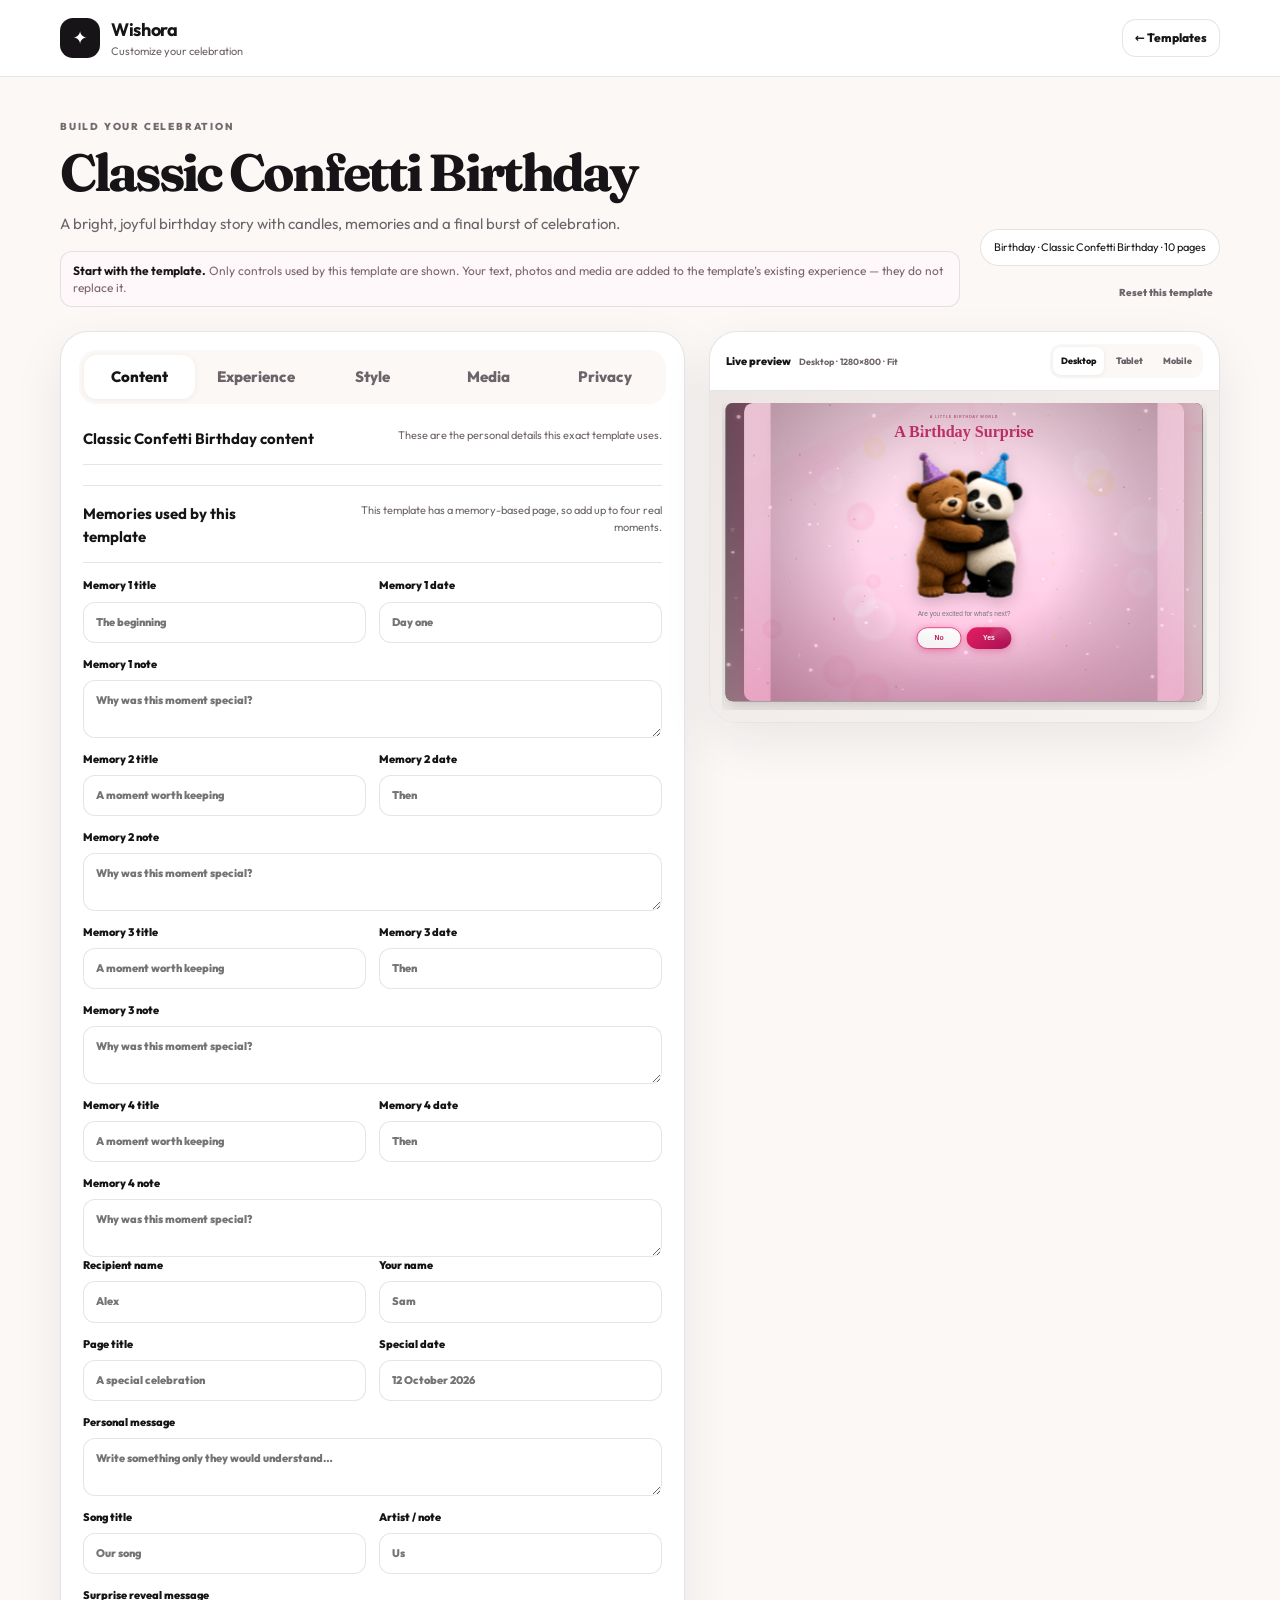
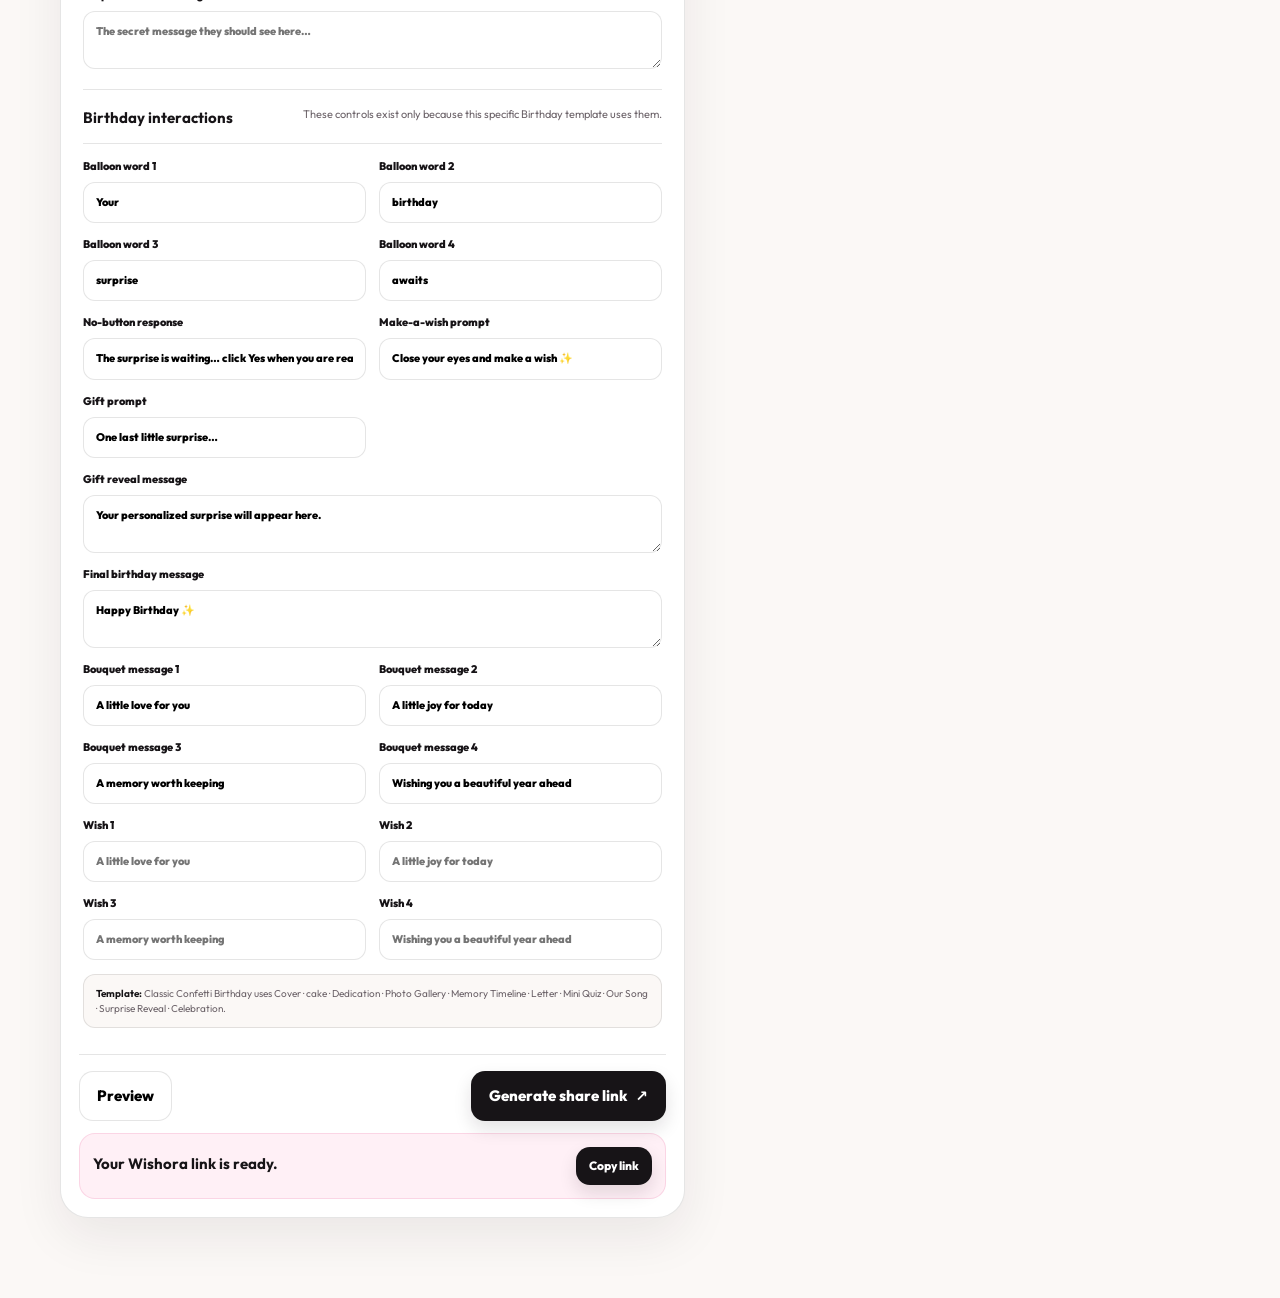
==== commit cbaabdb2: "Add files via upload" ====
--- a/builder.html
+++ b/builder.html
@@ -90,6 +90,6 @@
 <script src="js/common.js"></script>
 <script src="js/section-catalog.js"></script>
 <script src="js/template-profiles.js"></script>
-<script src="js/occasion-skins.js"></script><script src="js/love-journey.js"></script><script src="js/occasion-flows.js"></script><script src="js/builder.js"></script>
+<script src="js/occasion-skins.js"></script><script src="js/love-journey.js"></script><script src="js/bday-adventure.js"></script><script src="js/occasion-flows.js"></script><script src="js/birthday-defaults.js"></script><script src="js/builder.js"></script>
 </body>
 </html>
